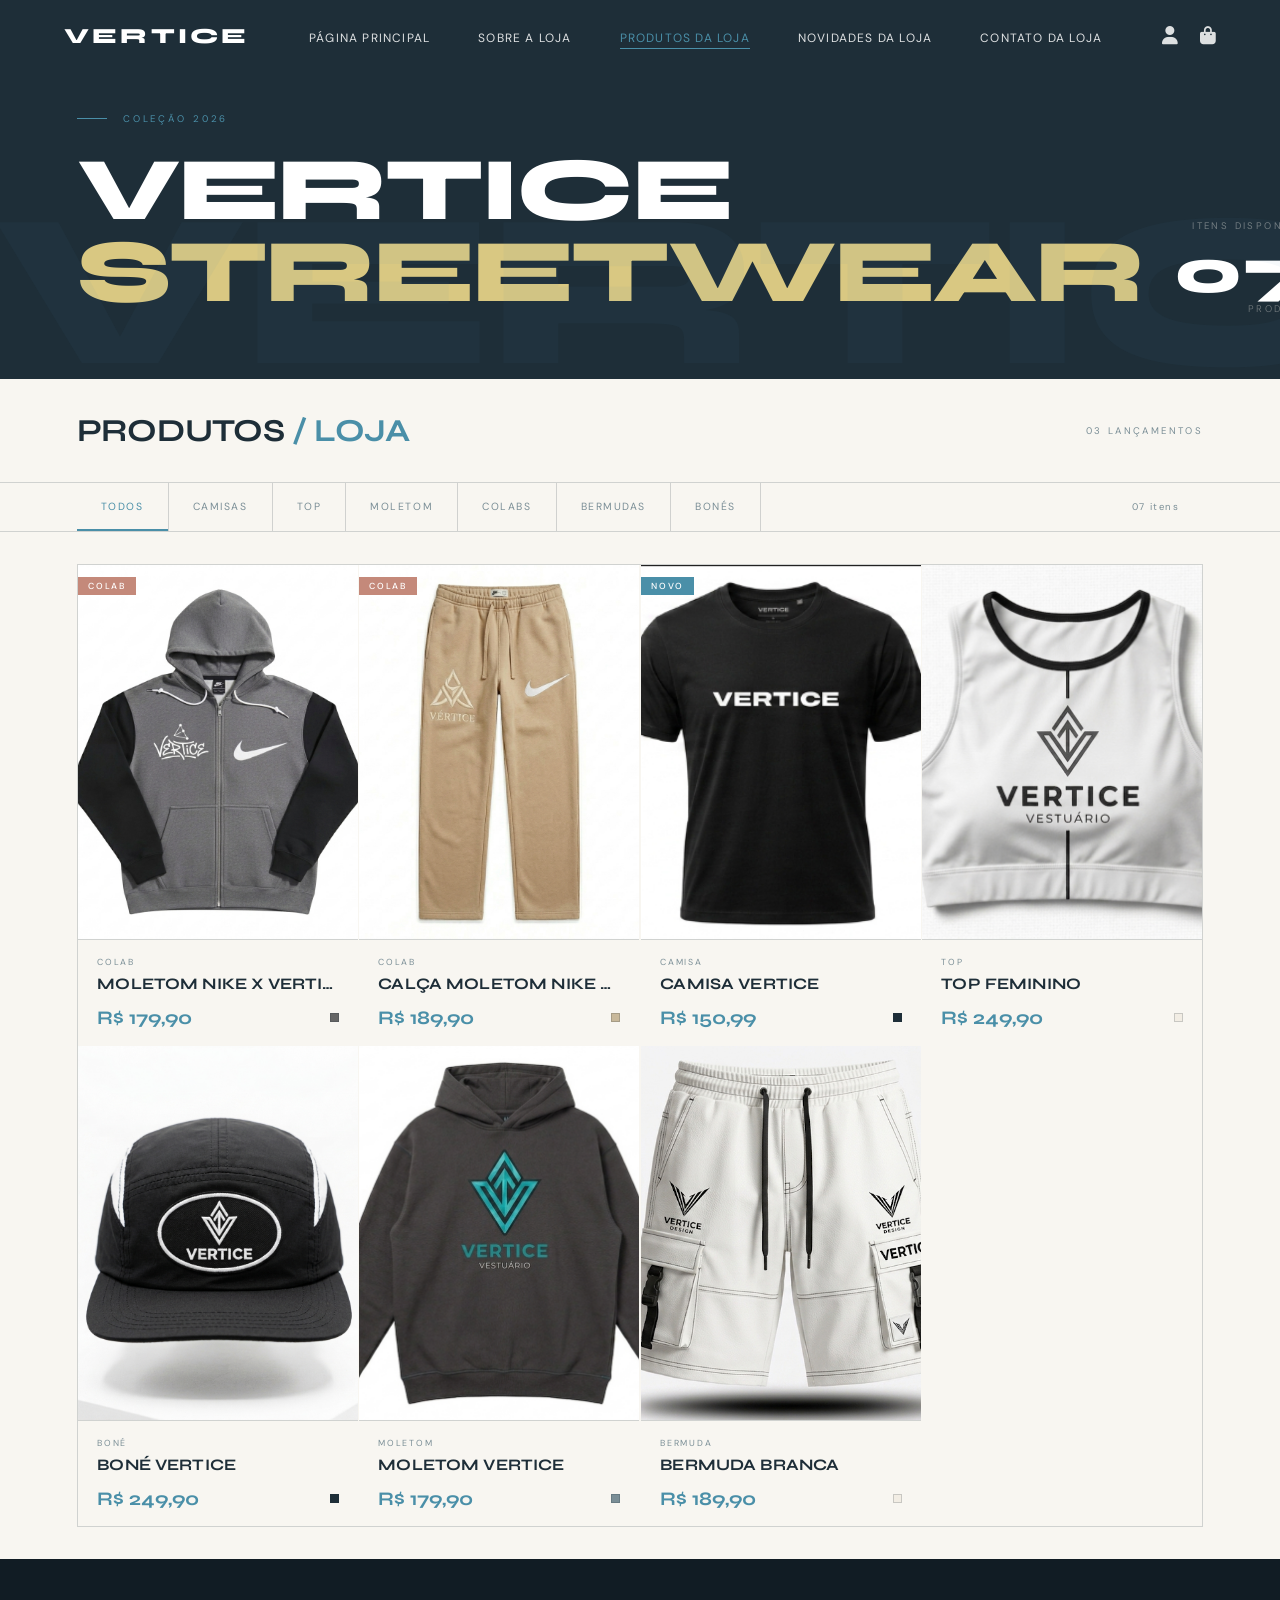
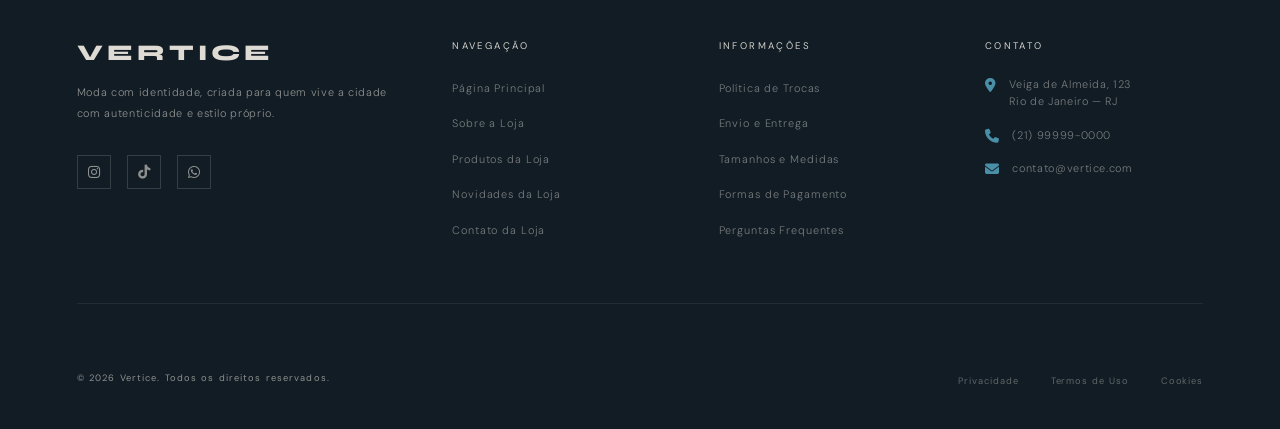
==== HTML/produtos.html @ c81a10d2 "Add files via upload" ====
<!doctype html>
<html lang="pt-BR">
  <head>
    <meta charset="UTF-8" />
    <meta name="viewport" content="width=device-width, initial-scale=1.0" />
    <title>VERTICE — Produtos da Loja</title>
    <link
      href="https://fonts.googleapis.com/css2?family=Syne:wght@400;600;700;800&family=DM+Sans:ital,wght@0,300;0,400;0,500;1,300&display=swap"
      rel="stylesheet"
    />
    <link
      rel="stylesheet"
      href="https://cdnjs.cloudflare.com/ajax/libs/font-awesome/6.5.0/css/all.min.css"
    />
    <link rel="stylesheet" href="../CSS/produtos.css" />
    <script src="../JS/produtos.js" defer></script>
  </head>
  <body>
    <nav id="navbar">
      <a href="../index.html" class="nav-logo">Vertice</a>
      <ul class="nav-links">
        <li><a href="../index.html">Página Principal</a></li>
        <li><a href="Sobre.html">Sobre a Loja</a></li>
        <li><a href="produtos.html" class="active">Produtos da Loja</a></li>
        <li><a href="lancamentos.html">Novidades da Loja</a></li>
        <li><a href="contato.html">Contato da Loja</a></li>
      </ul>
      <div class="nav-icons">
        <button aria-label="Conta"><i class="fa-solid fa-user"></i></button>
        <button aria-label="Sacola" id="btn-sacola">
          <i class="fa-solid fa-bag-shopping"></i>
          <span class="sacola-badge" id="contador-sacola"></span>
        </button>
      </div>
    </nav>

    <section class="hero">
      <div>
        <div class="hero-label">Coleção 2026</div>
        <h1>VERTICE<span>STREETWEAR</span></h1>
      </div>
      <div class="hero-meta">
        <div class="hero-temporada">Itens disponíveis</div>
        <div class="hero-contador" id="hero-num">07<span>produtos</span></div>
      </div>
      <div class="hero-bg-texto" aria-hidden="true">VERTICE</div>
    </section>

    <div class="cabecalho-secao">
      <div class="titulo-secao">Produtos <span>/ Loja</span></div>
      <div class="contagem-secao">03 lançamentos</div>
    </div>

    <div class="controles">
      <button class="btn-filtro ativo" onclick="setFiltro('todos', this)">
        Todos
      </button>
      <button class="btn-filtro" onclick="setFiltro('camisa', this)">
        Camisas
      </button>
      <button class="btn-filtro" onclick="setFiltro('Top', this)">Top</button>
      <button class="btn-filtro" onclick="setFiltro('moletom', this)">
        Moletom
      </button>
      <button class="btn-filtro" onclick="setFiltro('colab', this)">
        Colabs
      </button>
      <button class="btn-filtro" onclick="setFiltro('bermuda', this)">
        Bermudas
      </button>
      <button class="btn-filtro" onclick="setFiltro('boné', this)">
        Bonés
      </button>
      <div class="controles-direita" id="label-contagem">07 itens</div>
    </div>

    <div class="grade-container">
      <div class="grade-produtos" id="grade">
        <div class="card" data-tipo="colab">
          <div class="card-visual">
            <img
              src="../IMG/Moletom Nike x Vertice.png"
              alt="Moletom Nike x Vertice"
            />
            <div class="card-sobreposicao">
              <button
                class="btn-comprar"
                onclick="
                  adicionarAoCarrinho(event, 1, 'Moletom Nike x Vertice')
                "
              >
                Comprar
              </button>
            </div>
            <div class="card-etiqueta colab">Colab</div>
          </div>
          <div class="card-info">
            <div class="card-tipo">Colab</div>
            <div class="card-nome">Moletom Nike x Vertice</div>
            <div class="card-rodape">
              <div class="card-preco">R$ 179,90</div>
              <div class="card-cores">
                <div class="quadrado" style="background: #666"></div>
              </div>
            </div>
          </div>
        </div>

        <div class="card" data-tipo="colab">
          <div class="card-visual">
            <img
              src="../IMG/Calca Moletom Nike x Vertice.png"
              alt="Calça Moletom Nike x Vertice"
            />
            <div class="card-sobreposicao">
              <button
                class="btn-comprar"
                onclick="
                  adicionarAoCarrinho(event, 2, 'Calça Moletom Nike x Vertice')
                "
              >
                Comprar
              </button>
            </div>
            <div class="card-etiqueta colab">Colab</div>
          </div>
          <div class="card-info">
            <div class="card-tipo">Colab</div>
            <div class="card-nome">Calça Moletom Nike x Vertice</div>
            <div class="card-rodape">
              <div class="card-preco">R$ 189,90</div>
              <div class="card-cores">
                <div class="quadrado" style="background: #c8b89a"></div>
              </div>
            </div>
          </div>
        </div>

        <div class="card" data-tipo="camisa">
          <div class="card-visual">
            <img src="../IMG/Camisa Vertice.png" alt="Camisa Vertice" />
            <div class="card-sobreposicao">
              <button
                class="btn-comprar"
                onclick="adicionarAoCarrinho(event, 3, 'Camisa Vertice')"
              >
                Comprar
              </button>
            </div>
            <div class="card-etiqueta">Novo</div>
          </div>
          <div class="card-info">
            <div class="card-tipo">Camisa</div>
            <div class="card-nome">Camisa Vertice</div>
            <div class="card-rodape">
              <div class="card-preco">R$ 150,99</div>
              <div class="card-cores">
                <div class="quadrado" style="background: #1e2e38"></div>
              </div>
            </div>
          </div>
        </div>

        <div class="card" data-tipo="Top">
          <div class="card-visual">
            <img src="../IMG/Imagem Top.png" alt="Top Feminino" />
            <div class="card-sobreposicao">
              <button
                class="btn-comprar"
                onclick="adicionarAoCarrinho(event, 4, 'Top Feminino')"
              >
                Comprar
              </button>
            </div>
          </div>
          <div class="card-info">
            <div class="card-tipo">Top</div>
            <div class="card-nome">Top Feminino</div>
            <div class="card-rodape">
              <div class="card-preco">R$ 249,90</div>
              <div class="card-cores">
                <div class="quadrado" style="background: #f2ede4"></div>
              </div>
            </div>
          </div>
        </div>

        <div class="card" data-tipo="boné">
          <div class="card-visual">
            <img src="../IMG/Bone Vertice.png" alt="Boné Vertice" />
            <div class="card-sobreposicao">
              <button
                class="btn-comprar"
                onclick="adicionarAoCarrinho(event, 5, 'Boné Vertice')"
              >
                Comprar
              </button>
            </div>
          </div>
          <div class="card-info">
            <div class="card-tipo">Boné</div>
            <div class="card-nome">Boné Vertice</div>
            <div class="card-rodape">
              <div class="card-preco">R$ 249,90</div>
              <div class="card-cores">
                <div class="quadrado" style="background: #1e2e38"></div>
              </div>
            </div>
          </div>
        </div>

        <div class="card" data-tipo="moletom">
          <div class="card-visual">
            <img src="../IMG/Moletom Vertice.png" alt="Moletom Vertice" />
            <div class="card-sobreposicao">
              <button
                class="btn-comprar"
                onclick="adicionarAoCarrinho(event, 6, 'Moletom Vertice')"
              >
                Comprar
              </button>
            </div>
          </div>
          <div class="card-info">
            <div class="card-tipo">Moletom</div>
            <div class="card-nome">Moletom Vertice</div>
            <div class="card-rodape">
              <div class="card-preco">R$ 179,90</div>
              <div class="card-cores">
                <div class="quadrado" style="background: #7a8e96"></div>
              </div>
            </div>
          </div>
        </div>

        <div class="card" data-tipo="bermuda">
          <div class="card-visual">
            <img src="../IMG/Bermuda Vertice.png" alt="Bermuda Branca" />
            <div class="card-sobreposicao">
              <button
                class="btn-comprar"
                onclick="adicionarAoCarrinho(event, 7, 'Bermuda Branca')"
              >
                Comprar
              </button>
            </div>
          </div>
          <div class="card-info">
            <div class="card-tipo">Bermuda</div>
            <div class="card-nome">Bermuda Branca</div>
            <div class="card-rodape">
              <div class="card-preco">R$ 189,90</div>
              <div class="card-cores">
                <div class="quadrado" style="background: #f2ede4"></div>
              </div>
            </div>
          </div>
        </div>
      </div>
    </div>

    <div class="notificacao" id="notificacao">Item adicionado</div>

    <footer id="footer">
      <div class="footer-top">
        <div>
          <p class="footer-brand">Vertice</p>
          <p class="footer-desc">
            Moda com identidade, criada para quem vive a cidade com
            autenticidade e estilo próprio.
          </p>
          <div class="footer-socials">
            <a href="#" aria-label="Instagram"
              ><i class="fa-brands fa-instagram"></i
            ></a>
            <a href="#" aria-label="TikTok"
              ><i class="fa-brands fa-tiktok"></i
            ></a>
            <a href="#" aria-label="WhatsApp"
              ><i class="fa-brands fa-whatsapp"></i
            ></a>
          </div>
        </div>
        <div>
          <p class="footer-col-title">Navegação</p>
          <ul class="footer-links">
            <li><a href="../index.html">Página Principal</a></li>
            <li><a href="Sobre.html">Sobre a Loja</a></li>
            <li><a href="produtos.html">Produtos da Loja</a></li>
            <li><a href="lancamentos.html">Novidades da Loja</a></li>
            <li><a href="contato.html">Contato da Loja</a></li>
          </ul>
        </div>
        <div>
          <p class="footer-col-title">Informações</p>
          <ul class="footer-links">
            <li><a href="#">Política de Trocas</a></li>
            <li><a href="#">Envio e Entrega</a></li>
            <li><a href="#">Tamanhos e Medidas</a></li>
            <li><a href="#">Formas de Pagamento</a></li>
            <li><a href="#">Perguntas Frequentes</a></li>
          </ul>
        </div>
        <div>
          <p class="footer-col-title">Contato</p>
          <div class="footer-contact-item">
            <i class="fa-solid fa-location-dot"></i>
            <span>Veiga de Almeida, 123<br />Rio de Janeiro — RJ</span>
          </div>
          <div class="footer-contact-item">
            <i class="fa-solid fa-phone"></i>
            <span>(21) 99999-0000</span>
          </div>
          <div class="footer-contact-item">
            <i class="fa-solid fa-envelope"></i>
            <span>contato@vertice.com</span>
          </div>
        </div>
      </div>
      <div class="footer-bottom">
        <p class="footer-copy">
          &copy; 2026 Vertice. Todos os direitos reservados.
        </p>
        <ul class="footer-bottom-links">
          <li><a href="#">Privacidade</a></li>
          <li><a href="#">Termos de Uso</a></li>
          <li><a href="#">Cookies</a></li>
        </ul>
      </div>
    </footer>
  </body>
</html>
---- CSS/produtos.css ----
:root {
  --cream: #f2ede4;
  --warm-white: #f8f6f1;
  --charcoal: #1e2e38;
  --dark: #111c24;
  --stone: #7a8e96;
  --tan: #d9c882;
  --rust: #c4897a;
  --teal: #4a8fa8;
  --border: rgba(30, 46, 56, 0.12);
  --border-solid: rgba(30, 46, 56, 0.18);
  --transition: 0.45s cubic-bezier(0.25, 0.46, 0.45, 0.94);
}

*,
*::before,
*::after {
  margin: 0;
  padding: 0;
  box-sizing: border-box;
}
html {
  scroll-behavior: smooth;
}

body {
  background: var(--warm-white);
  color: var(--charcoal);
  font-family: "DM Sans", sans-serif;
  overflow-x: hidden;
}

#navbar {
  position: fixed;
  top: 0;
  left: 0;
  right: 0;
  z-index: 1000;
  padding: 0 5%;
  display: flex;
  align-items: center;
  justify-content: space-between;
  height: 72px;
  background: transparent;
  transition:
    background var(--transition),
    box-shadow var(--transition);
}

#navbar.scrolled {
  background: rgba(248, 246, 241, 0.98);
  -webkit-backdrop-filter: blur(12px);
  backdrop-filter: blur(12px);
  box-shadow: 0 2px 40px rgba(30, 46, 56, 0.08);
}

.nav-logo {
  font-family: "Syne", sans-serif;
  font-size: 1.35rem;
  font-weight: 800;
  letter-spacing: 0.15em;
  color: #fff;
  text-decoration: none;
  text-transform: uppercase;
  transition: color var(--transition);
}

#navbar.scrolled .nav-logo {
  color: var(--charcoal);
}

.nav-links {
  display: flex;
  gap: 3rem;
  list-style: none;
}

.nav-links a {
  font-family: "DM Sans", sans-serif;
  font-size: 0.75rem;
  font-weight: 400;
  letter-spacing: 0.1em;
  text-transform: uppercase;
  color: rgba(255, 255, 255, 0.85);
  text-decoration: none;
  position: relative;
  padding-bottom: 3px;
  transition: color var(--transition);
}

#navbar.scrolled .nav-links a {
  color: var(--charcoal);
}

.nav-links a::after {
  content: "";
  position: absolute;
  bottom: 0;
  left: 0;
  width: 0;
  height: 1px;
  background: var(--teal);
  transition: width var(--transition);
}

.nav-links a:hover::after,
.nav-links a.active::after {
  width: 100%;
}

.nav-links a:hover,
.nav-links a.active {
  color: var(--teal);
}

.nav-icons {
  display: flex;
  gap: 1.4rem;
  align-items: center;
}

.nav-icons button {
  background: none;
  border: none;
  cursor: pointer;
  color: rgba(255, 255, 255, 0.85);
  transition: color var(--transition);
  display: flex;
  align-items: center;
  position: relative;
}

#navbar.scrolled .nav-icons button {
  color: var(--charcoal);
}
.nav-icons button:hover {
  color: var(--rust);
}
.nav-icons i {
  font-size: 18px;
}

.sacola-badge {
  position: absolute;
  top: -6px;
  right: -8px;
  background: var(--teal);
  color: #fff;
  font-size: 9px;
  font-weight: 700;
  width: 16px;
  height: 16px;
  border-radius: 50%;
  display: flex;
  align-items: center;
  justify-content: center;
  opacity: 0;
  transition: opacity var(--transition);
}

.sacola-badge.visivel {
  opacity: 1;
}

.hero {
  padding: 112px 6% 64px;
  display: grid;
  grid-template-columns: 1fr auto;
  align-items: end;
  gap: 2rem;
  border-bottom: 1px solid var(--border-solid);
  position: relative;
  overflow: hidden;
  background: var(--charcoal);
}

.hero-bg-texto {
  position: absolute;
  bottom: -24px;
  left: -8px;
  font-family: "Syne", sans-serif;
  font-weight: 800;
  font-size: 220px;
  color: rgba(74, 143, 168, 0.05);
  line-height: 1;
  text-transform: uppercase;
  pointer-events: none;
  -webkit-user-select: none;
  user-select: none;
  letter-spacing: -5px;
}

.hero-label {
  font-size: 0.6rem;
  letter-spacing: 0.3em;
  color: var(--teal);
  text-transform: uppercase;
  margin-bottom: 1.5rem;
  display: flex;
  align-items: center;
  gap: 1rem;
}

.hero-label::before {
  content: "";
  width: 30px;
  height: 1px;
  background: var(--teal);
}

.hero h1 {
  font-family: "Syne", sans-serif;
  font-weight: 800;
  font-size: clamp(3rem, 7vw, 6rem);
  line-height: 0.92;
  text-transform: uppercase;
  letter-spacing: -0.03em;
  color: #fff;
}

.hero h1 span {
  color: var(--tan);
  display: block;
}

.hero-meta {
  text-align: right;
}

.hero-temporada {
  font-size: 0.6rem;
  letter-spacing: 0.25em;
  color: rgba(245, 240, 232, 0.4);
  text-transform: uppercase;
  margin-bottom: 0.5rem;
}

.hero-contador {
  font-family: "Syne", sans-serif;
  font-size: 4rem;
  font-weight: 800;
  color: #fff;
  line-height: 1;
}

.hero-contador span {
  display: block;
  font-family: "DM Sans", sans-serif;
  font-size: 0.6rem;
  font-weight: 300;
  letter-spacing: 0.25em;
  color: rgba(245, 240, 232, 0.4);
  text-transform: uppercase;
}

.cabecalho-secao {
  display: flex;
  align-items: center;
  justify-content: space-between;
  padding: 2rem 6%;
  border-bottom: 1px solid var(--border-solid);
}

.titulo-secao {
  font-family: "Syne", sans-serif;
  font-weight: 700;
  font-size: 2rem;
  text-transform: uppercase;
  letter-spacing: -0.01em;
  color: var(--charcoal);
}

.titulo-secao span {
  color: var(--teal);
}

.contagem-secao {
  font-size: 0.6rem;
  letter-spacing: 0.25em;
  color: var(--stone);
  text-transform: uppercase;
}

.controles {
  display: flex;
  align-items: center;
  padding: 0 6%;
  border-bottom: 1px solid var(--border-solid);
  overflow-x: auto;
}

.btn-filtro {
  background: none;
  border: none;
  border-right: 1px solid var(--border-solid);
  color: var(--stone);
  font-family: "DM Sans", sans-serif;
  font-size: 0.65rem;
  letter-spacing: 0.15em;
  text-transform: uppercase;
  padding: 1.1rem 1.5rem;
  cursor: pointer;
  white-space: nowrap;
  transition: all 0.15s;
  position: relative;
}

.btn-filtro::after {
  content: "";
  position: absolute;
  bottom: 0;
  left: 0;
  right: 0;
  height: 2px;
  background: var(--teal);
  transform: scaleX(0);
  transition: transform 0.2s;
}

.btn-filtro:hover {
  color: var(--charcoal);
}
.btn-filtro.ativo {
  color: var(--teal);
}
.btn-filtro.ativo::after {
  transform: scaleX(1);
}

.controles-direita {
  margin-left: auto;
  padding: 0 1.5rem;
  font-size: 0.6rem;
  color: var(--stone);
  letter-spacing: 0.15em;
  white-space: nowrap;
}

.grade-container {
  padding: 2rem 6%;
}

.grade-produtos {
  display: grid;
  grid-template-columns: repeat(auto-fill, minmax(240px, 1fr));
  gap: 1px;
  border: 1px solid var(--border-solid);
}

.card {
  background: var(--warm-white);
  position: relative;
  cursor: pointer;
  overflow: hidden;
  animation: aparecer 0.4s ease both;
  transition: background 0.2s;
}

@keyframes aparecer {
  from {
    opacity: 0;
    transform: scale(0.98);
  }
  to {
    opacity: 1;
    transform: scale(1);
  }
}

.card:hover {
  background: var(--cream);
}
.card:hover .card-sobreposicao {
  opacity: 1;
}

.card-visual {
  aspect-ratio: 3/4;
  display: flex;
  align-items: center;
  justify-content: center;
  position: relative;
  overflow: hidden;
  background: var(--cream);
}

.card-visual img {
  width: 100%;
  height: 100%;
  object-fit: cover;
  position: absolute;
  inset: 0;
  transition: transform 0.4s ease;
}

.card:hover .card-visual img {
  transform: scale(1.05);
}

.card-sobreposicao {
  position: absolute;
  inset: 0;
  background: rgba(30, 46, 56, 0.55);
  display: flex;
  align-items: center;
  justify-content: center;
  opacity: 0;
  transition: opacity 0.2s;
  z-index: 2;
}

.btn-comprar {
  background: var(--teal);
  color: #fff;
  border: none;
  font-family: "DM Sans", sans-serif;
  font-weight: 500;
  font-size: 0.65rem;
  letter-spacing: 0.2em;
  text-transform: uppercase;
  padding: 0.9rem 2rem;
  cursor: pointer;
  transition: background 0.15s;
}

.btn-comprar:hover {
  background: var(--charcoal);
}

.card-etiqueta {
  position: absolute;
  top: 12px;
  left: 0;
  background: var(--teal);
  color: #fff;
  font-family: "DM Sans", sans-serif;
  font-weight: 500;
  font-size: 0.55rem;
  letter-spacing: 0.2em;
  text-transform: uppercase;
  padding: 3px 10px;
  z-index: 3;
}

.card-etiqueta.colab {
  background: var(--rust);
}

.card-info {
  padding: 1rem 1.2rem;
  border-top: 1px solid var(--border-solid);
}

.card-tipo {
  font-size: 0.55rem;
  letter-spacing: 0.2em;
  text-transform: uppercase;
  color: var(--stone);
  margin-bottom: 0.4rem;
}

.card-nome {
  font-family: "Syne", sans-serif;
  font-weight: 700;
  font-size: 1rem;
  letter-spacing: 0.01em;
  text-transform: uppercase;
  color: var(--charcoal);
  white-space: nowrap;
  overflow: hidden;
  text-overflow: ellipsis;
  margin-bottom: 0.8rem;
}

.card-rodape {
  display: flex;
  align-items: center;
  justify-content: space-between;
}

.card-preco {
  font-family: "Syne", sans-serif;
  font-size: 1.2rem;
  font-weight: 700;
  color: var(--teal);
}

.card-cores {
  display: flex;
  gap: 5px;
}

.quadrado {
  width: 9px;
  height: 9px;
  border: 1px solid rgba(30, 46, 56, 0.2);
}

.notificacao {
  position: fixed;
  top: 80px;
  right: 2rem;
  background: var(--teal);
  color: #fff;
  font-family: "DM Sans", sans-serif;
  font-weight: 500;
  font-size: 0.65rem;
  letter-spacing: 0.15em;
  text-transform: uppercase;
  padding: 0.8rem 1.5rem;
  transform: translateX(calc(100% + 2rem));
  transition: transform 0.3s cubic-bezier(0.25, 0.8, 0.25, 1);
  z-index: 999;
  border-left: 3px solid var(--charcoal);
}

.notificacao.visivel {
  transform: translateX(0);
}

#footer {
  background: var(--dark);
  color: rgba(245, 240, 232, 0.55);
  padding: 5rem 6% 2.5rem;
}

.footer-top {
  display: grid;
  grid-template-columns: 1.5fr 1fr 1fr 1fr;
  gap: 3rem;
  margin-bottom: 4rem;
  padding-bottom: 4rem;
  border-bottom: 1px solid rgba(255, 255, 255, 0.07);
}

.footer-brand {
  font-family: "Syne", sans-serif;
  font-size: 1.4rem;
  font-weight: 800;
  letter-spacing: 0.18em;
  color: rgba(245, 240, 232, 0.9);
  text-transform: uppercase;
  margin-bottom: 1rem;
}

.footer-desc {
  font-size: 0.68rem;
  font-weight: 300;
  letter-spacing: 0.06em;
  line-height: 1.9;
  margin-bottom: 2rem;
}

.footer-socials {
  display: flex;
  gap: 1rem;
}

.footer-socials a {
  width: 34px;
  height: 34px;
  border: 1px solid rgba(255, 255, 255, 0.15);
  display: flex;
  align-items: center;
  justify-content: center;
  color: rgba(245, 240, 232, 0.55);
  text-decoration: none;
  font-size: 14px;
  transition:
    border-color var(--transition),
    color var(--transition);
}

.footer-socials a:hover {
  border-color: var(--teal);
  color: var(--teal);
}
.footer-socials i {
  font-size: 14px;
}

.footer-col-title {
  font-size: 0.6rem;
  letter-spacing: 0.25em;
  text-transform: uppercase;
  color: rgba(245, 240, 232, 0.85);
  margin-bottom: 1.5rem;
}

.footer-links {
  list-style: none;
  display: flex;
  flex-direction: column;
  gap: 0.9rem;
}

.footer-links a {
  font-size: 0.68rem;
  font-weight: 300;
  letter-spacing: 0.08em;
  color: rgba(245, 240, 232, 0.45);
  text-decoration: none;
  transition: color var(--transition);
}

.footer-links a:hover {
  color: var(--teal);
}

.footer-contact-item {
  display: flex;
  align-items: flex-start;
  gap: 0.8rem;
  font-size: 0.68rem;
  font-weight: 300;
  letter-spacing: 0.06em;
  line-height: 1.6;
  margin-bottom: 1rem;
  color: rgba(245, 240, 232, 0.45);
}

.footer-contact-item i {
  font-size: 14px;
  color: var(--teal);
  flex-shrink: 0;
  margin-top: 2px;
}

.footer-bottom {
  display: flex;
  justify-content: space-between;
  align-items: center;
}
.footer-copy {
  font-size: 0.58rem;
  letter-spacing: 0.12em;
}
.footer-bottom-links {
  display: flex;
  gap: 2rem;
  list-style: none;
}

.footer-bottom-links a {
  font-size: 0.58rem;
  letter-spacing: 0.1em;
  color: rgba(245, 240, 232, 0.35);
  text-decoration: none;
  transition: color var(--transition);
}

.footer-bottom-links a:hover {
  color: var(--teal);
}

.reveal {
  opacity: 0;
  transform: translateY(28px);
  transition:
    opacity 0.8s cubic-bezier(0.22, 1, 0.36, 1),
    transform 0.8s cubic-bezier(0.22, 1, 0.36, 1);
}
.reveal.visible {
  opacity: 1;
  transform: translateY(0);
}

@media (max-width: 900px) {
  .nav-links {
    display: none;
  }
  .hero {
    grid-template-columns: 1fr;
  }
  .hero-meta {
    display: none;
  }
  .grade-produtos {
    grid-template-columns: repeat(2, 1fr);
  }
  .footer-top {
    grid-template-columns: 1fr 1fr;
  }
}

@media (max-width: 600px) {
  .grade-produtos {
    grid-template-columns: 1fr;
  }
  .footer-top {
    grid-template-columns: 1fr;
  }
}
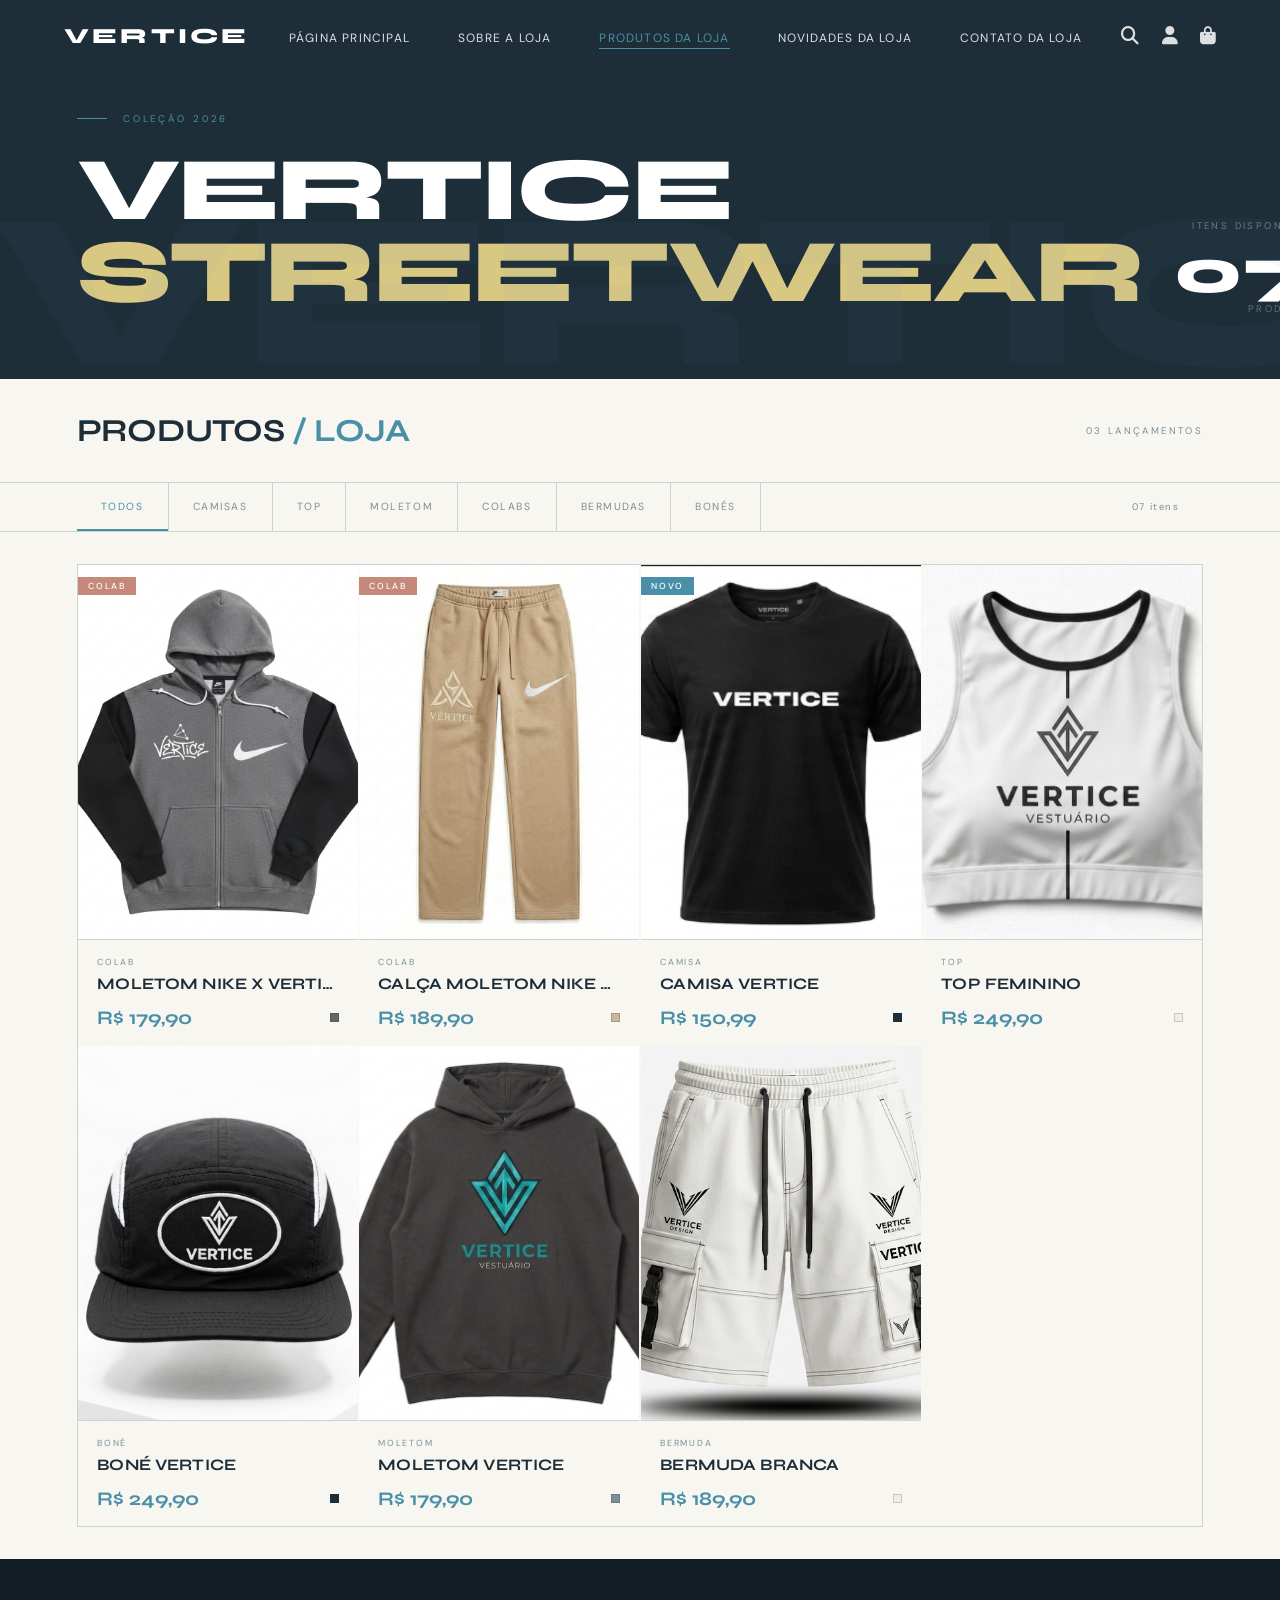
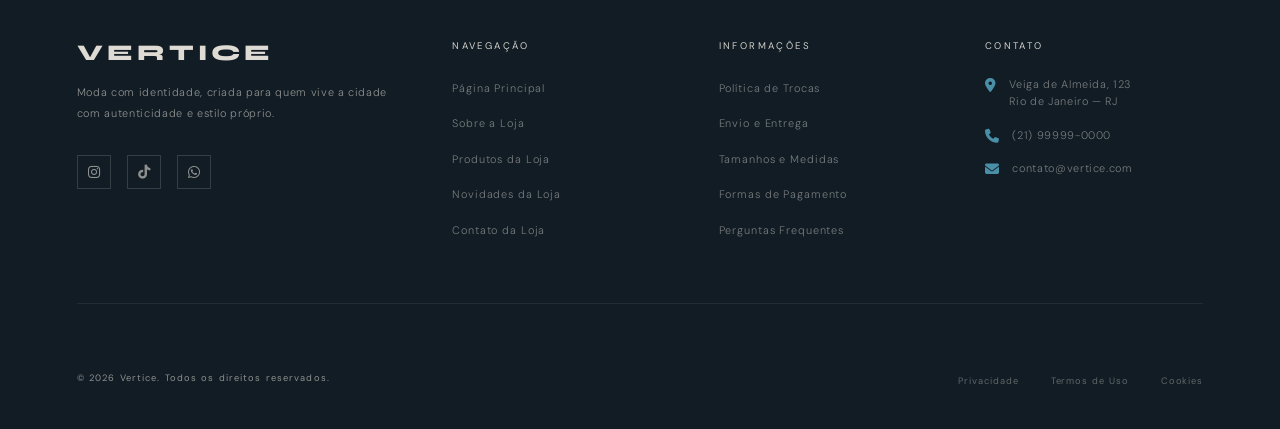
==== commit bb3f6fe9: "Add search button to produtos.html" ====
--- a/HTML/produtos.html
+++ b/HTML/produtos.html
@@ -26,6 +26,9 @@
         <li><a href="contato.html">Contato da Loja</a></li>
       </ul>
       <div class="nav-icons">
+        <button aria-label="Buscar">
+          <i class="fa-solid fa-magnifying-glass"></i>
+        </button>
         <button aria-label="Conta"><i class="fa-solid fa-user"></i></button>
         <button aria-label="Sacola" id="btn-sacola">
           <i class="fa-solid fa-bag-shopping"></i>
--- a/CSS/produtos.css
+++ b/CSS/produtos.css
@@ -665,10 +665,87 @@
   transform: translateY(0);
 }
 
+.nav-hamburger {
+  display: none;
+  flex-direction: column;
+  justify-content: center;
+  gap: 5px;
+  background: none;
+  border: none;
+  cursor: pointer;
+  padding: 4px;
+  z-index: 1001;
+}
+
+.nav-hamburger span {
+  display: block;
+  width: 22px;
+  height: 2px;
+  background: rgba(255, 255, 255, 0.85);
+  border-radius: 2px;
+  transition:
+    transform 0.35s ease,
+    opacity 0.25s ease,
+    background var(--transition);
+}
+
+#navbar.scrolled .nav-hamburger span {
+  background: var(--charcoal);
+}
+
+#navbar.menu-open .nav-hamburger span:nth-child(1) {
+  transform: translateY(7px) rotate(45deg);
+}
+#navbar.menu-open .nav-hamburger span:nth-child(2) {
+  opacity: 0;
+  transform: scaleX(0);
+}
+#navbar.menu-open .nav-hamburger span:nth-child(3) {
+  transform: translateY(-7px) rotate(-45deg);
+}
+
 @media (max-width: 900px) {
+  .nav-hamburger {
+    display: flex;
+  }
+
   .nav-links {
-    display: none;
-  }
+    position: fixed !important;
+    top: 72px !important;
+    left: 0 !important;
+    right: 0 !important;
+    bottom: 0 !important;
+    background: var(--dark, #111c24) !important;
+    flex-direction: column !important;
+    align-items: center !important;
+    justify-content: center !important;
+    gap: 2.5rem !important;
+    opacity: 0;
+    pointer-events: none;
+    transform: translateY(-12px);
+    transition:
+      opacity 0.35s ease,
+      transform 0.35s ease;
+    z-index: 999;
+  }
+
+  #navbar.menu-open .nav-links {
+    opacity: 1 !important;
+    pointer-events: all !important;
+    transform: translateY(0) !important;
+  }
+
+  .nav-links a {
+    font-size: 1.1rem !important;
+    letter-spacing: 0.2em !important;
+    color: rgba(245, 240, 232, 0.85) !important;
+  }
+
+  .nav-links a.active,
+  .nav-links a:hover {
+    color: var(--teal) !important;
+  }
+
   .hero {
     grid-template-columns: 1fr;
   }
@@ -691,3 +768,26 @@
     grid-template-columns: 1fr;
   }
 }
+
+@media (max-width: 600px) {
+  .hero h1 {
+    font-size: 2.6rem;
+  }
+  .controles {
+    gap: 0;
+  }
+  .btn-filtro {
+    padding: 1rem 1rem;
+    font-size: 0.6rem;
+  }
+  .footer-bottom {
+    flex-direction: column;
+    gap: 1rem;
+    text-align: center;
+  }
+  .footer-bottom-links {
+    flex-wrap: wrap;
+    justify-content: center;
+    gap: 1rem;
+  }
+}
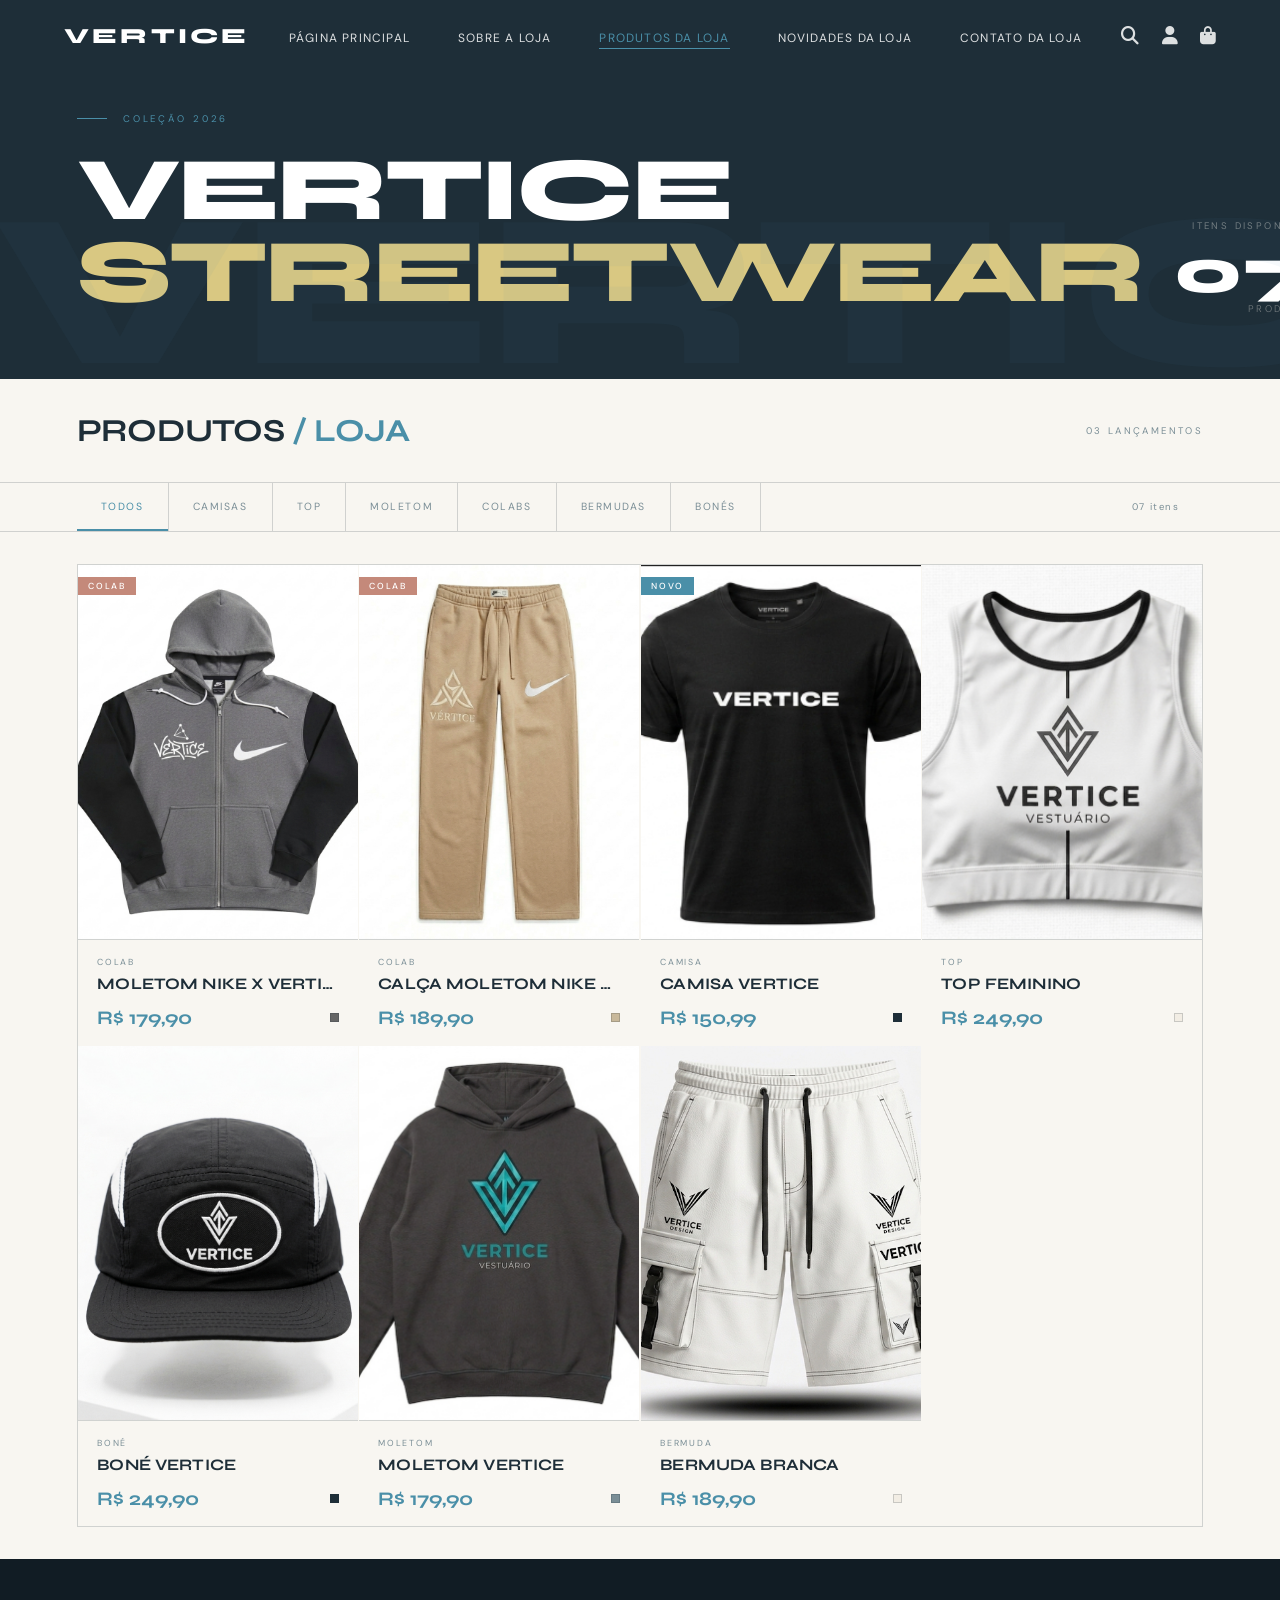
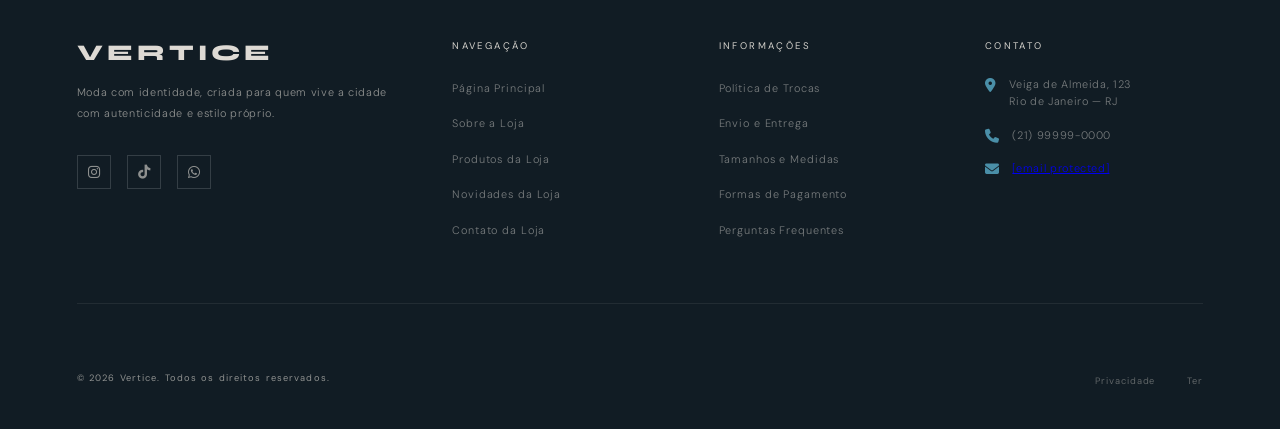
==== commit 35958b04: "Update footer contact email and clean up links Updated email contact to use a protected email link a" ====
--- a/HTML/produtos.html
+++ b/HTML/produtos.html
@@ -13,6 +13,7 @@
       href="https://cdnjs.cloudflare.com/ajax/libs/font-awesome/6.5.0/css/all.min.css"
     />
     <link rel="stylesheet" href="../CSS/produtos.css" />
+    <script src="../JS/inicio.js" defer></script>
     <script src="../JS/produtos.js" defer></script>
   </head>
   <body>
@@ -316,7 +317,7 @@
           </div>
           <div class="footer-contact-item">
             <i class="fa-solid fa-envelope"></i>
-            <span>contato@vertice.com</span>
+            <span><a href="/cdn-cgi/l/email-protection" class="__cf_email__" data-cfemail="b5d6dadbc1d4c1daf5c3d0c7c1dcd6d09bd6dad8">[email&#160;protected]</a></span>
           </div>
         </div>
       </div>
@@ -326,10 +327,4 @@
         </p>
         <ul class="footer-bottom-links">
           <li><a href="#">Privacidade</a></li>
-          <li><a href="#">Termos de Uso</a></li>
-          <li><a href="#">Cookies</a></li>
-        </ul>
-      </div>
-    </footer>
-  </body>
-</html>
+          <li><a href="#">Ter
--- a/CSS/produtos.css
+++ b/CSS/produtos.css
@@ -19,6 +19,7 @@
   padding: 0;
   box-sizing: border-box;
 }
+
 html {
   scroll-behavior: smooth;
 }
@@ -30,6 +31,7 @@
   overflow-x: hidden;
 }
 
+/* -- NAVBAR -- */
 #navbar {
   position: fixed;
   top: 0;
@@ -162,6 +164,7 @@
   opacity: 1;
 }
 
+/* -- HERO -- */
 .hero {
   padding: 112px 6% 64px;
   display: grid;
@@ -190,6 +193,11 @@
   letter-spacing: -5px;
 }
 
+@keyframes fadeUp {
+  from { opacity: 0; transform: translateY(24px); }
+  to   { opacity: 1; transform: translateY(0); }
+}
+
 .hero-label {
   font-size: 0.6rem;
   letter-spacing: 0.3em;
@@ -199,6 +207,8 @@
   display: flex;
   align-items: center;
   gap: 1rem;
+  opacity: 0;
+  animation: fadeUp 0.8s cubic-bezier(0.22, 1, 0.36, 1) 0.2s forwards;
 }
 
 .hero-label::before {
@@ -216,6 +226,8 @@
   text-transform: uppercase;
   letter-spacing: -0.03em;
   color: #fff;
+  opacity: 0;
+  animation: fadeUp 0.9s cubic-bezier(0.22, 1, 0.36, 1) 0.38s forwards;
 }
 
 .hero h1 span {
@@ -225,6 +237,8 @@
 
 .hero-meta {
   text-align: right;
+  opacity: 0;
+  animation: fadeUp 0.9s cubic-bezier(0.22, 1, 0.36, 1) 0.55s forwards;
 }
 
 .hero-temporada {
@@ -253,12 +267,15 @@
   text-transform: uppercase;
 }
 
+/* -- CABEÇALHO DA SEÇÃO -- */
 .cabecalho-secao {
   display: flex;
   align-items: center;
   justify-content: space-between;
   padding: 2rem 6%;
   border-bottom: 1px solid var(--border-solid);
+  opacity: 0;
+  animation: fadeUp 0.8s cubic-bezier(0.22, 1, 0.36, 1) 0.7s forwards;
 }
 
 .titulo-secao {
@@ -281,12 +298,15 @@
   text-transform: uppercase;
 }
 
+/* -- CONTROLES -- */
 .controles {
   display: flex;
   align-items: center;
   padding: 0 6%;
   border-bottom: 1px solid var(--border-solid);
   overflow-x: auto;
+  opacity: 0;
+  animation: fadeUp 0.8s cubic-bezier(0.22, 1, 0.36, 1) 0.85s forwards;
 }
 
 .btn-filtro {
@@ -336,6 +356,7 @@
   white-space: nowrap;
 }
 
+/* -- GRADE -- */
 .grade-container {
   padding: 2rem 6%;
 }
@@ -347,6 +368,7 @@
   border: 1px solid var(--border-solid);
 }
 
+/* -- CARDS -- */
 .card {
   background: var(--warm-white);
   position: relative;
@@ -496,6 +518,7 @@
   border: 1px solid rgba(30, 46, 56, 0.2);
 }
 
+/* -- NOTIFICAÇÃO -- */
 .notificacao {
   position: fixed;
   top: 80px;
@@ -518,6 +541,7 @@
   transform: translateX(0);
 }
 
+/* -- RODAPÉ -- */
 #footer {
   background: var(--dark);
   color: rgba(245, 240, 232, 0.55);
@@ -631,10 +655,12 @@
   justify-content: space-between;
   align-items: center;
 }
+
 .footer-copy {
   font-size: 0.58rem;
   letter-spacing: 0.12em;
 }
+
 .footer-bottom-links {
   display: flex;
   gap: 2rem;
@@ -653,6 +679,7 @@
   color: var(--teal);
 }
 
+/* -- REVEAL -- */
 .reveal {
   opacity: 0;
   transform: translateY(28px);
@@ -665,6 +692,7 @@
   transform: translateY(0);
 }
 
+/* -- HAMBURGUER -- */
 .nav-hamburger {
   display: none;
   flex-direction: column;
@@ -704,6 +732,9 @@
   transform: translateY(-7px) rotate(-45deg);
 }
 
+/*
+  Responsividade para telas menores
+*/
 @media (max-width: 900px) {
   .nav-hamburger {
     display: flex;
@@ -715,7 +746,7 @@
     left: 0 !important;
     right: 0 !important;
     bottom: 0 !important;
-    background: var(--dark, #111c24) !important;
+    background: var(--dark) !important;
     flex-direction: column !important;
     align-items: center !important;
     justify-content: center !important;
@@ -767,19 +798,6 @@
   .footer-top {
     grid-template-columns: 1fr;
   }
-}
-
-@media (max-width: 600px) {
-  .hero h1 {
-    font-size: 2.6rem;
-  }
-  .controles {
-    gap: 0;
-  }
-  .btn-filtro {
-    padding: 1rem 1rem;
-    font-size: 0.6rem;
-  }
   .footer-bottom {
     flex-direction: column;
     gap: 1rem;
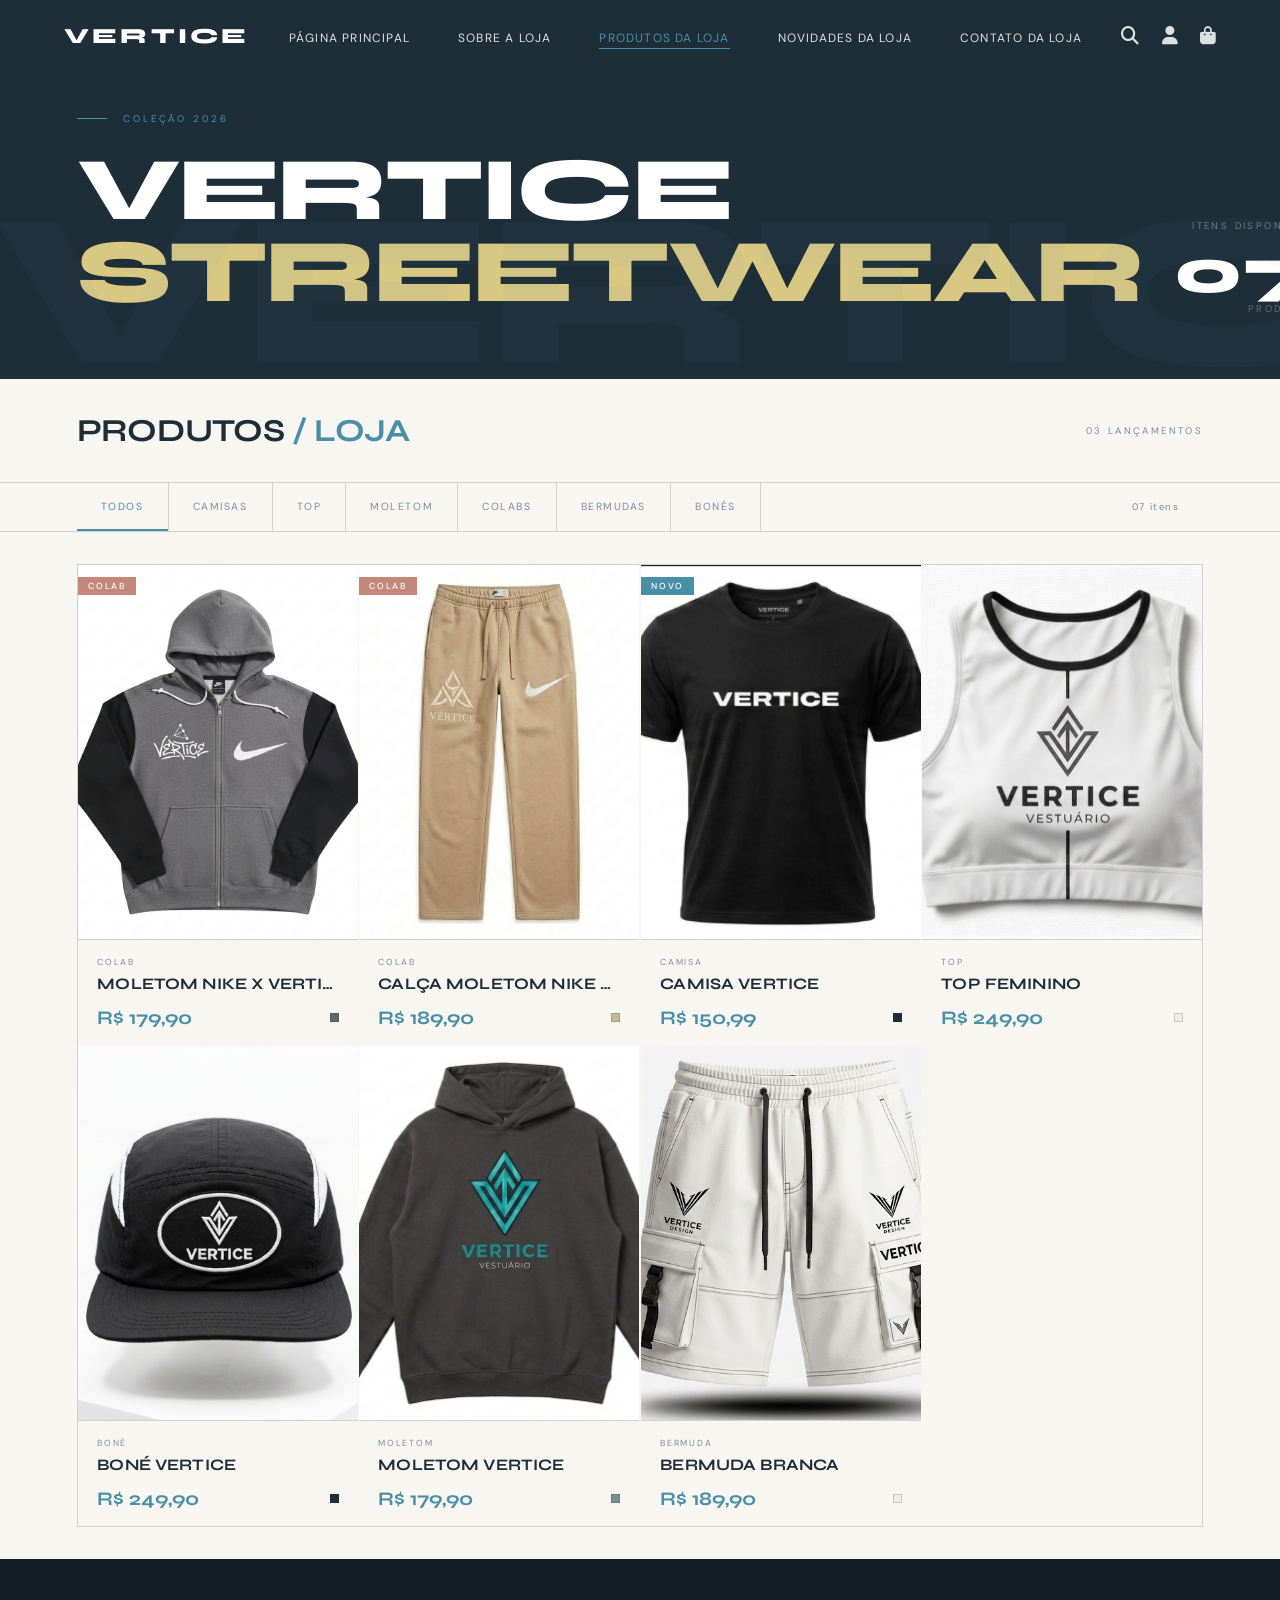
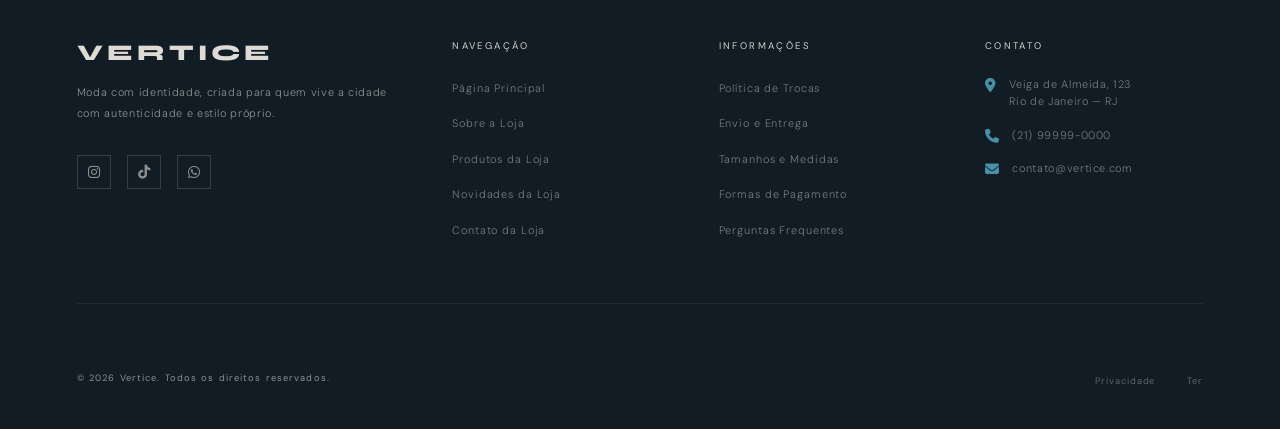
==== commit d075d3c2: "Change footer email and fix HTML tags Updated contact email in footer and fixed HTML structure." ====
--- a/HTML/produtos.html
+++ b/HTML/produtos.html
@@ -317,7 +317,7 @@
           </div>
           <div class="footer-contact-item">
             <i class="fa-solid fa-envelope"></i>
-            <span><a href="/cdn-cgi/l/email-protection" class="__cf_email__" data-cfemail="b5d6dadbc1d4c1daf5c3d0c7c1dcd6d09bd6dad8">[email&#160;protected]</a></span>
+            <span><a>contato@vertice.com</a></span>
           </div>
         </div>
       </div>
@@ -327,4 +327,9 @@
         </p>
         <ul class="footer-bottom-links">
           <li><a href="#">Privacidade</a></li>
-          <li><a href="#">Ter
+          <li><a href="#">Ter</a></li>
+        </ul>
+      </div>
+    </footer>
+  </body>
+</html>
